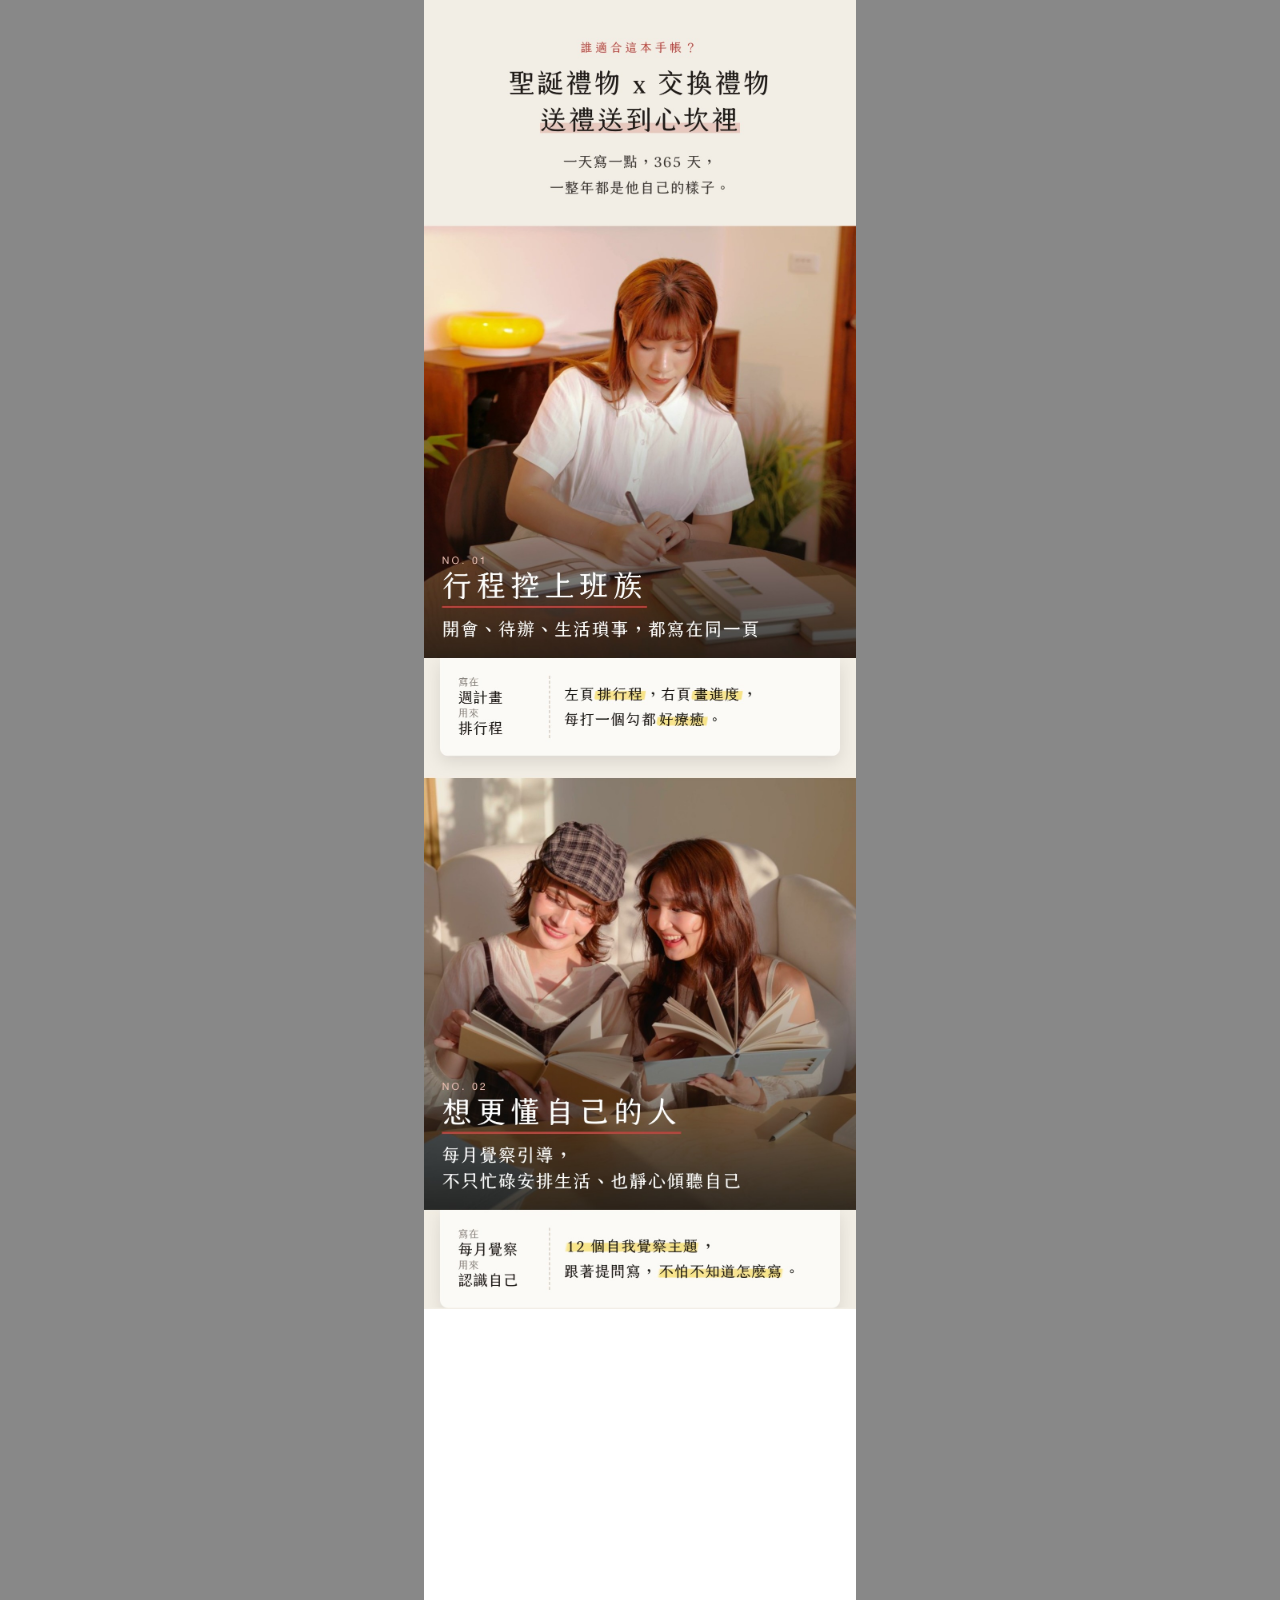
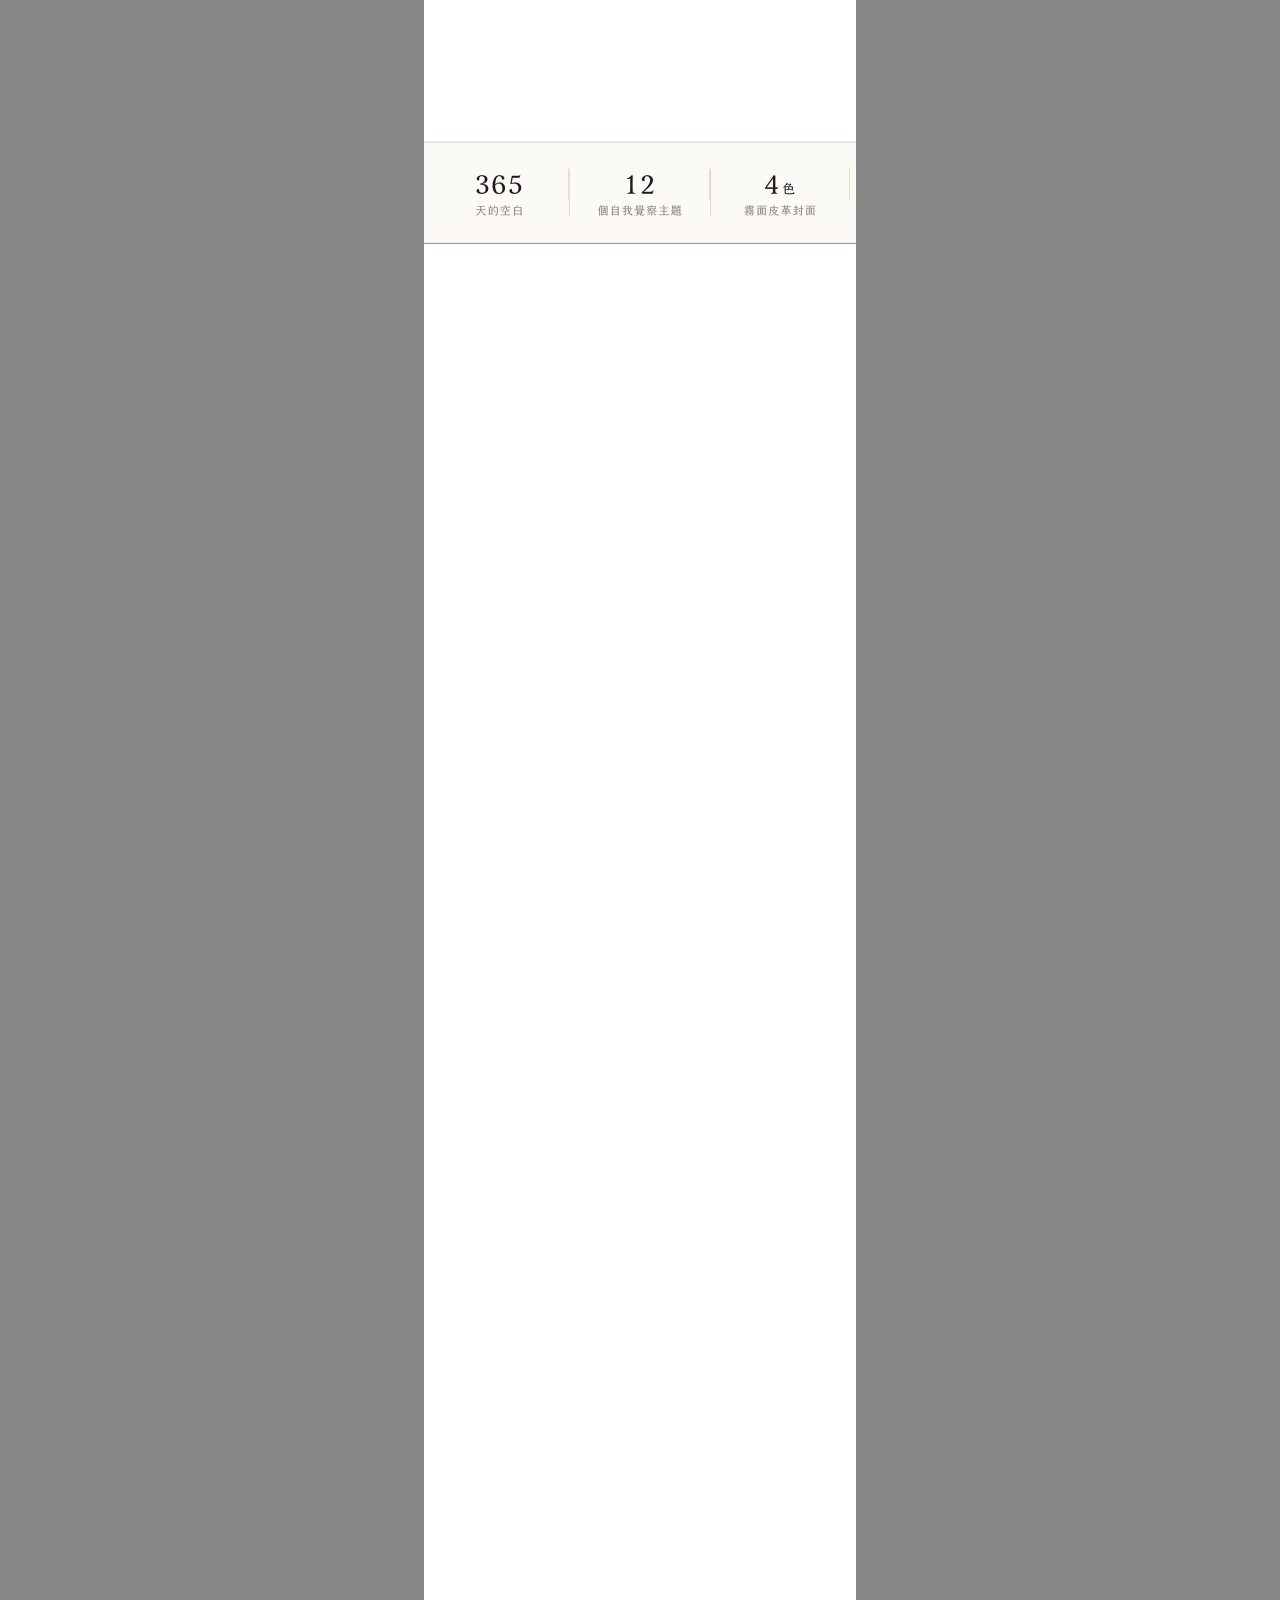
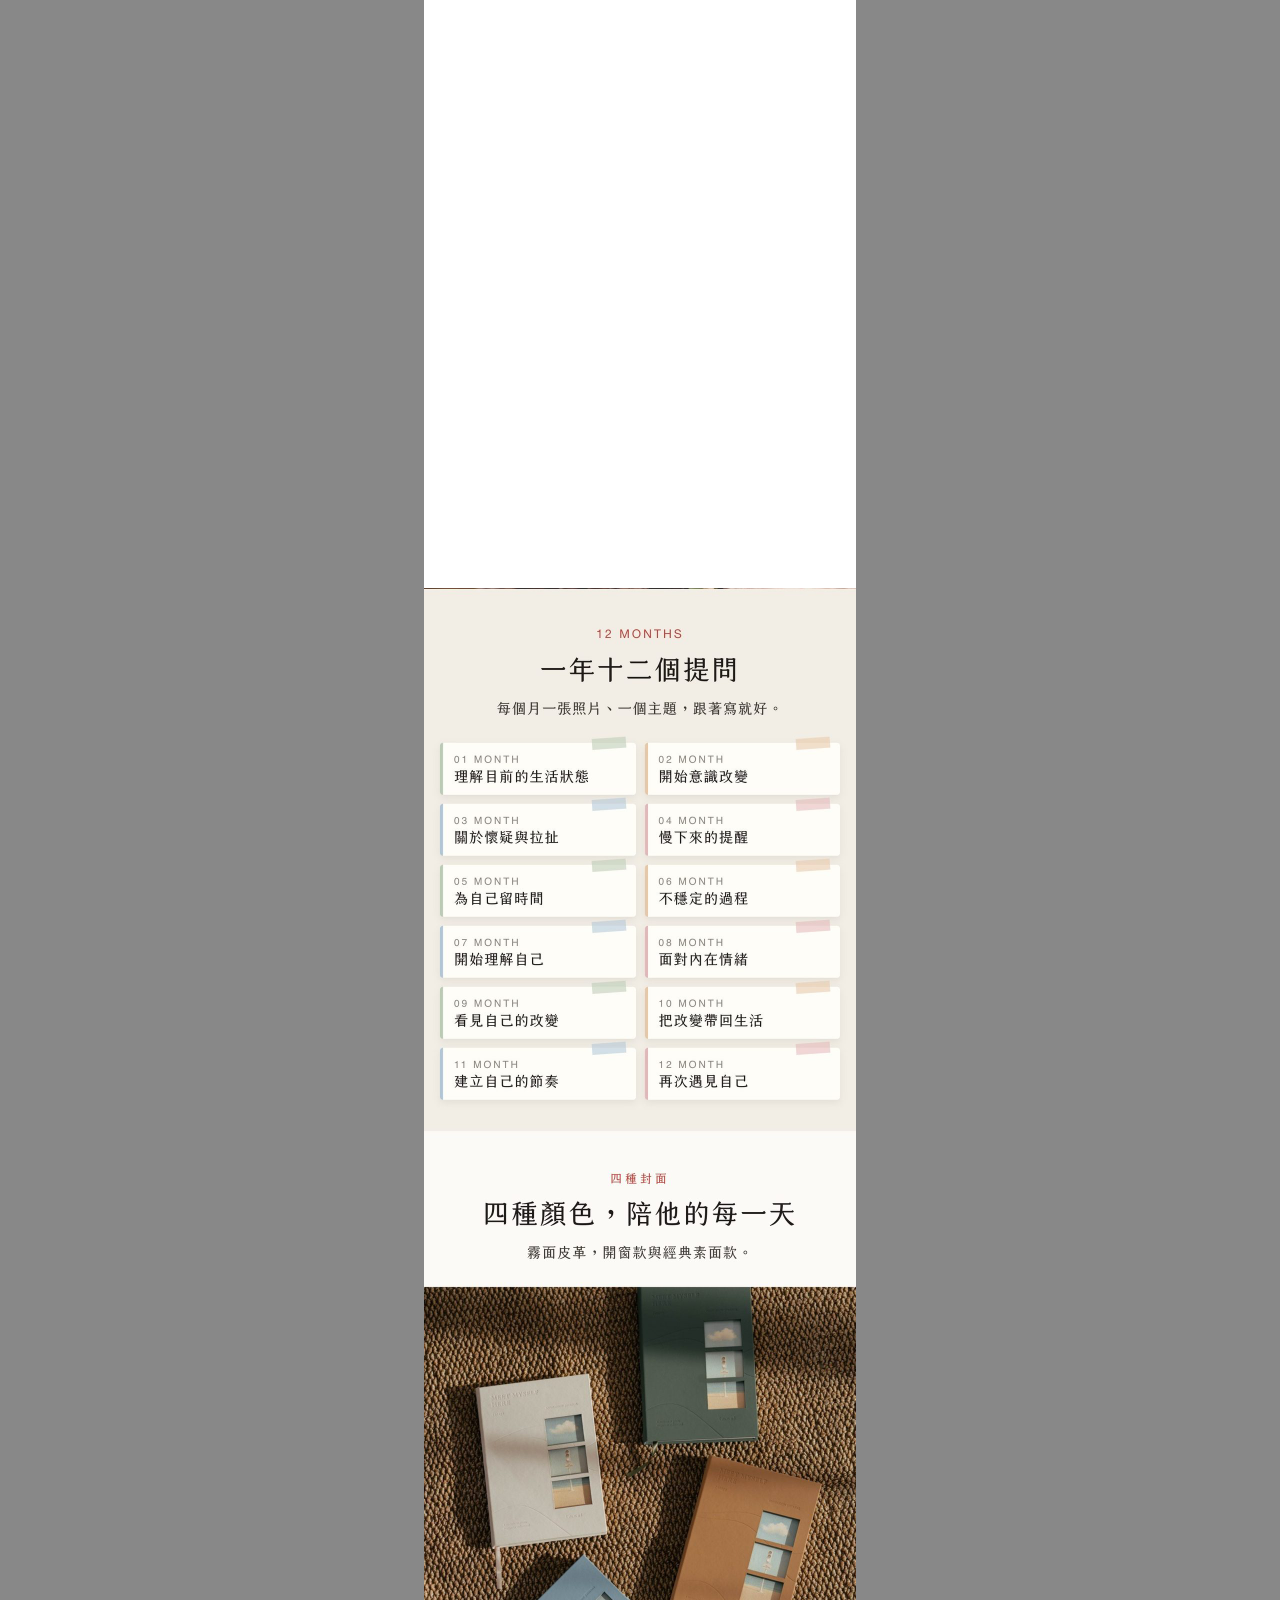
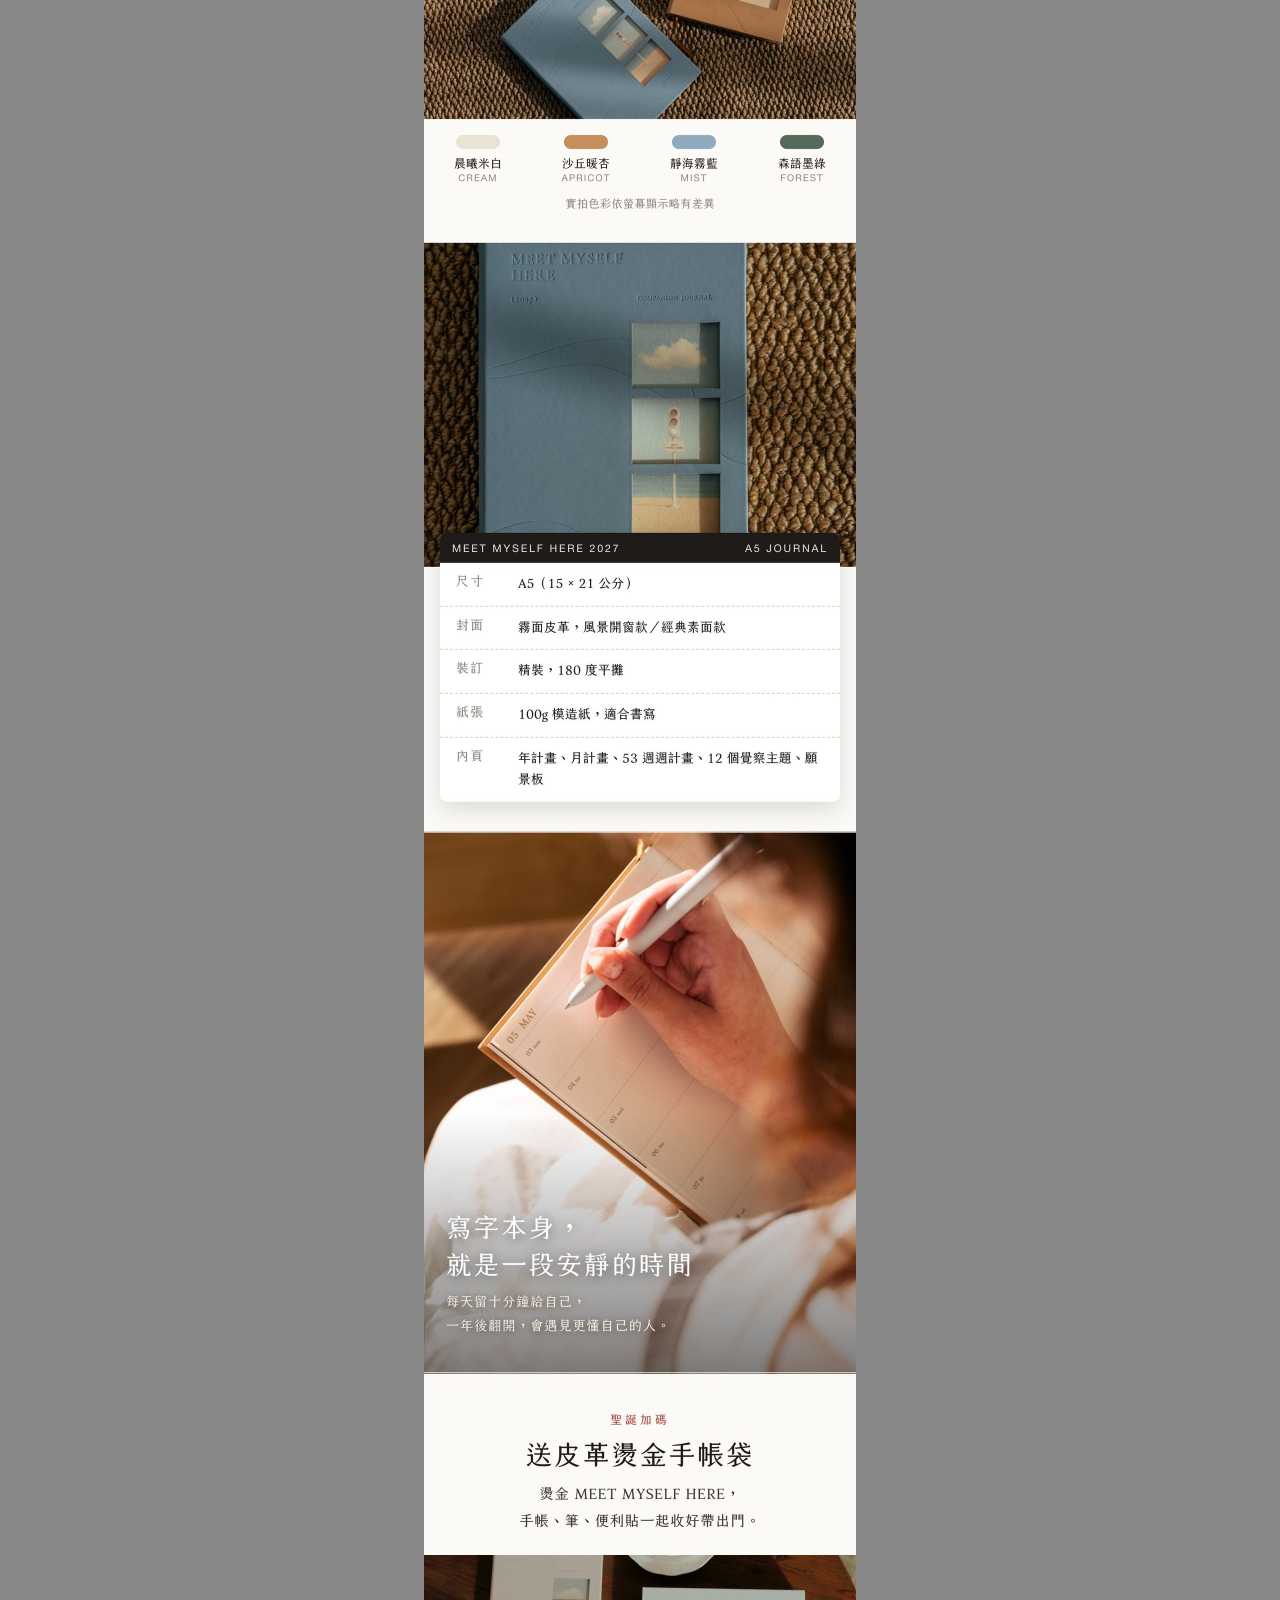
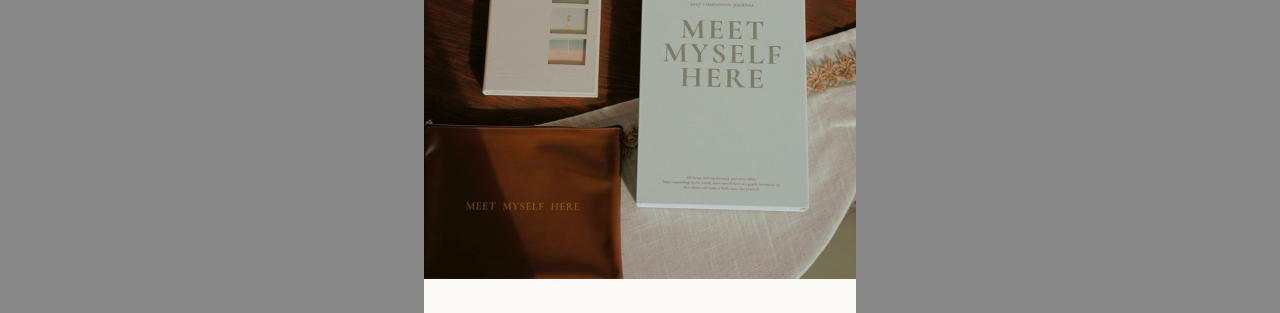
==== 11.24_手帳_落地頁改版_v10_整頁預覽_單檔整合.html @ 3d8afdb4 "手帳落地頁 v10：刪十二提問，封面改兩種款式輪播 Co-Authored-By: Claude Opus 5.5 <noreply@anthropic.com>" ====
<!doctype html><html lang="zh-Hant"><meta charset="utf-8"><meta name="viewport" content="width=device-width,initial-scale=1"><title>手帳落地頁 v9</title><style>body{margin:0;background:#888}main{max-width:432px;margin:0 auto;background:#fff}img,video{display:block;width:100%}</style><main><img src="[data-uri]"><video autoplay muted loop playsinline src="[data-uri]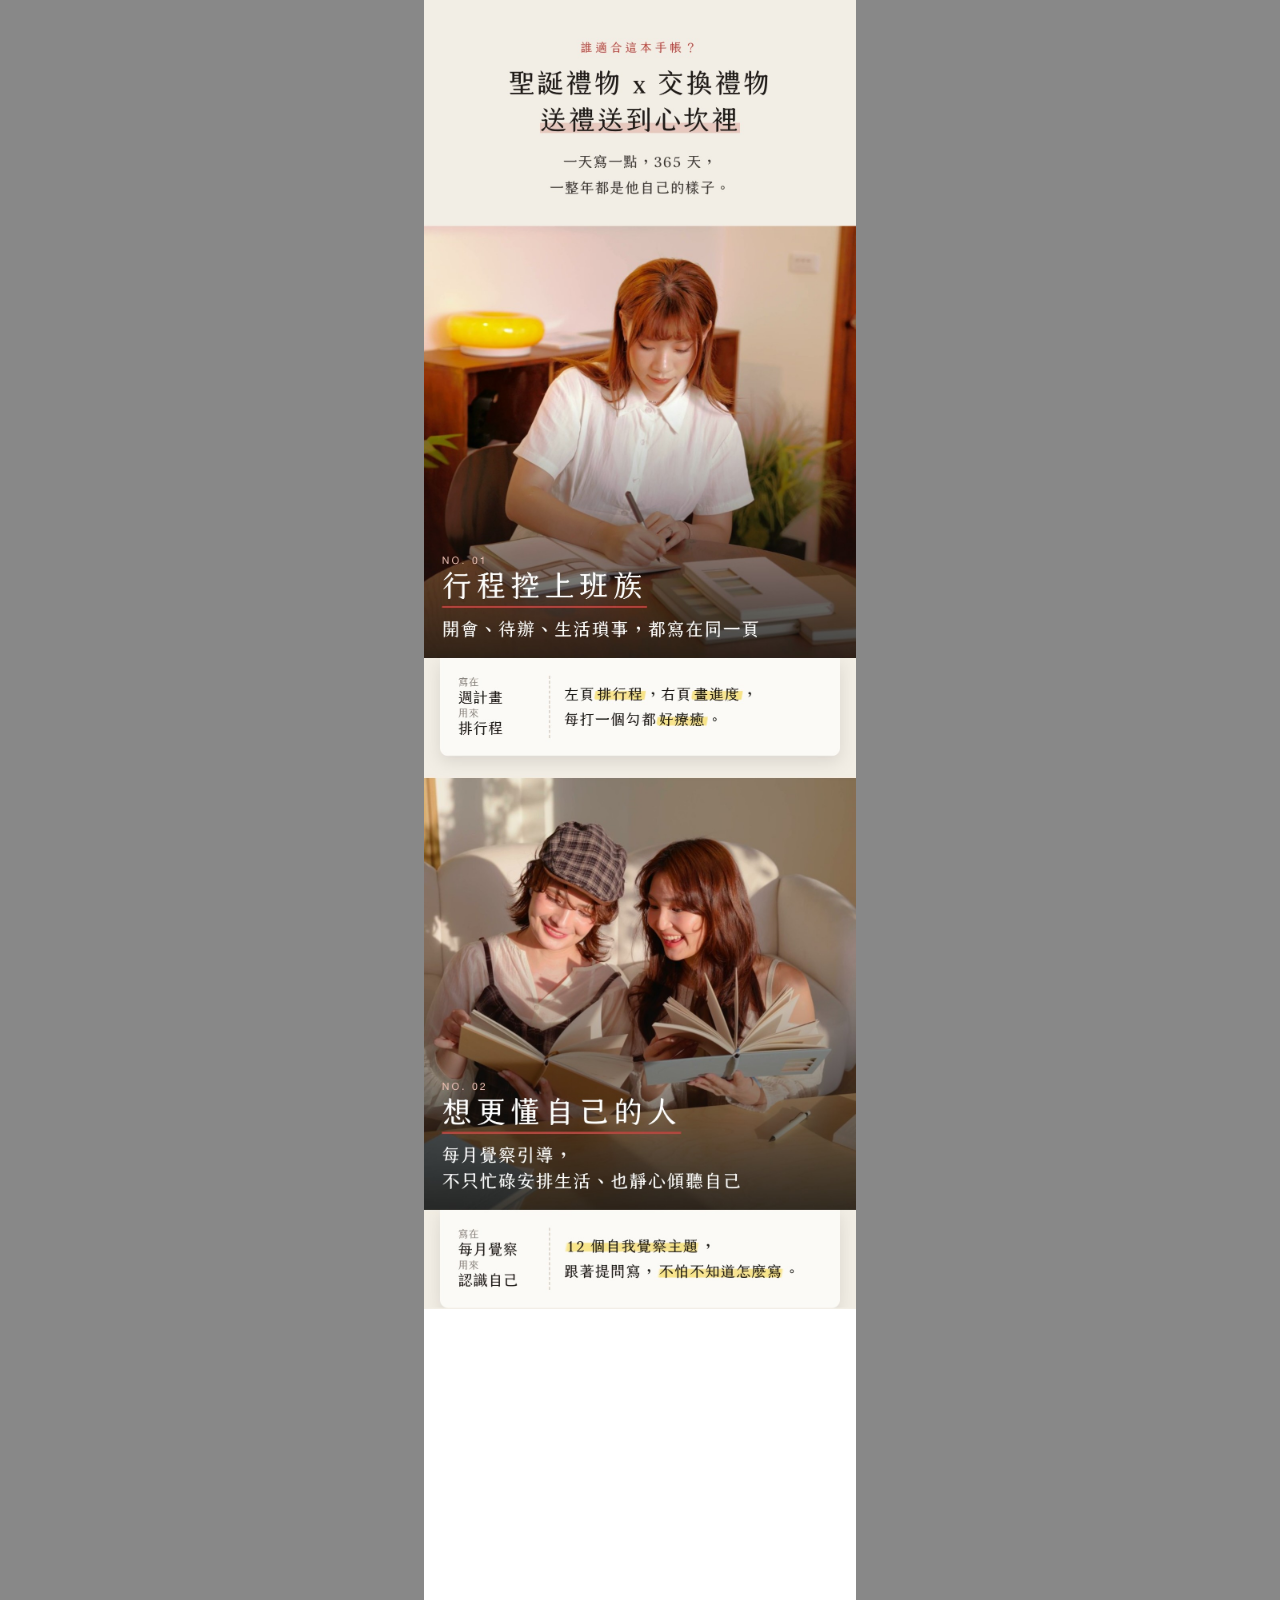
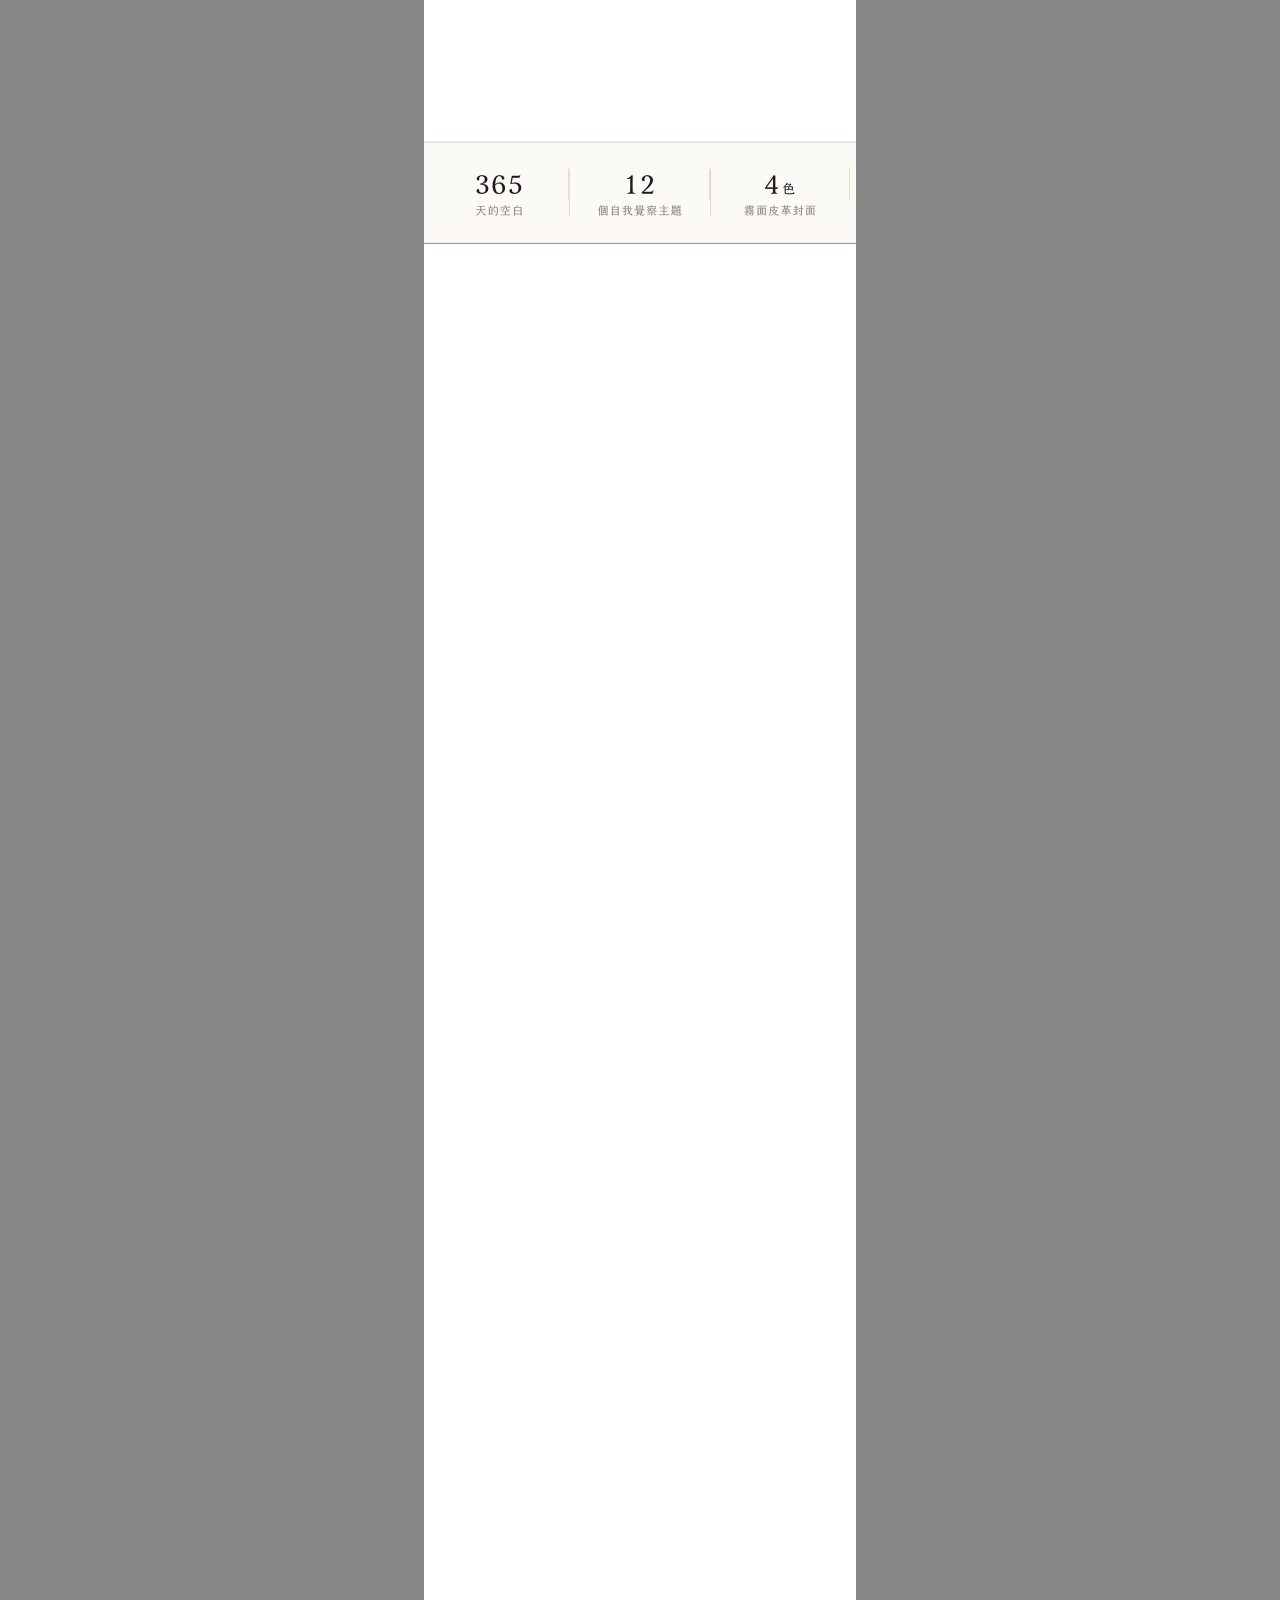
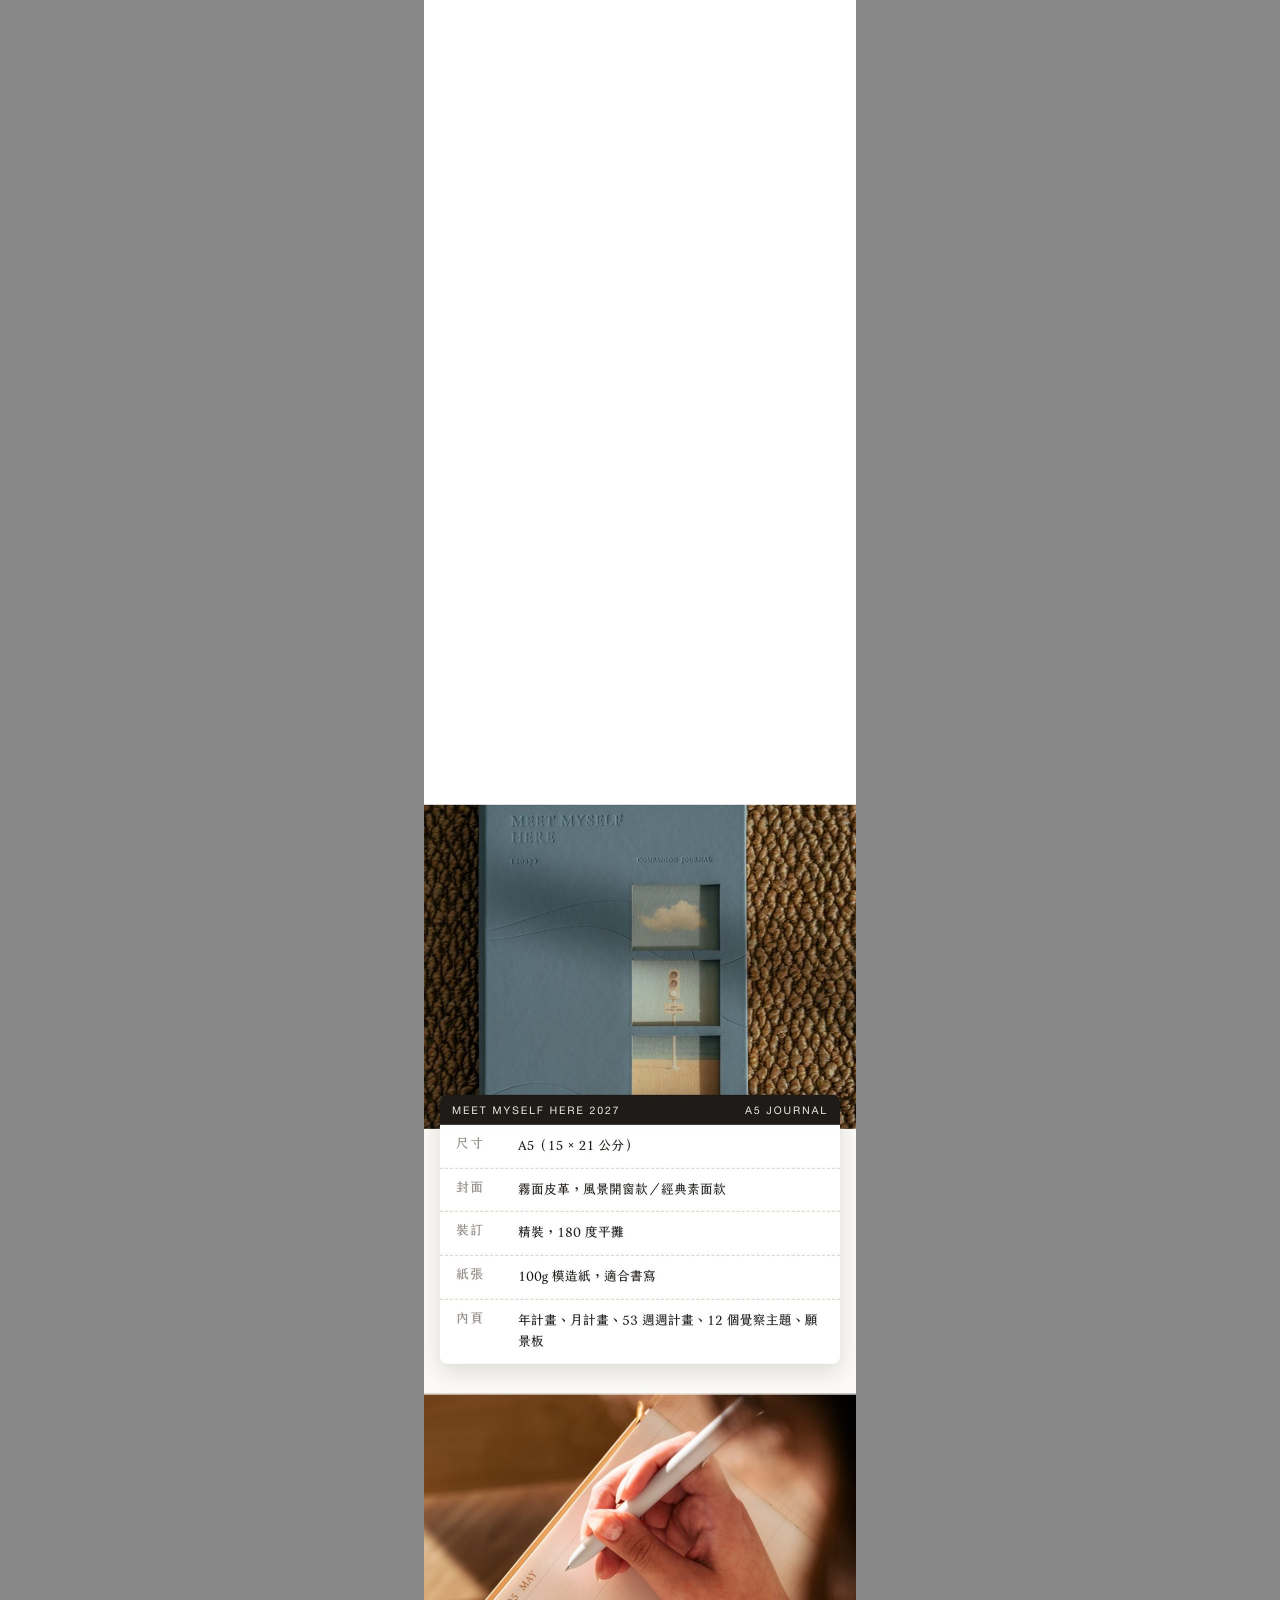
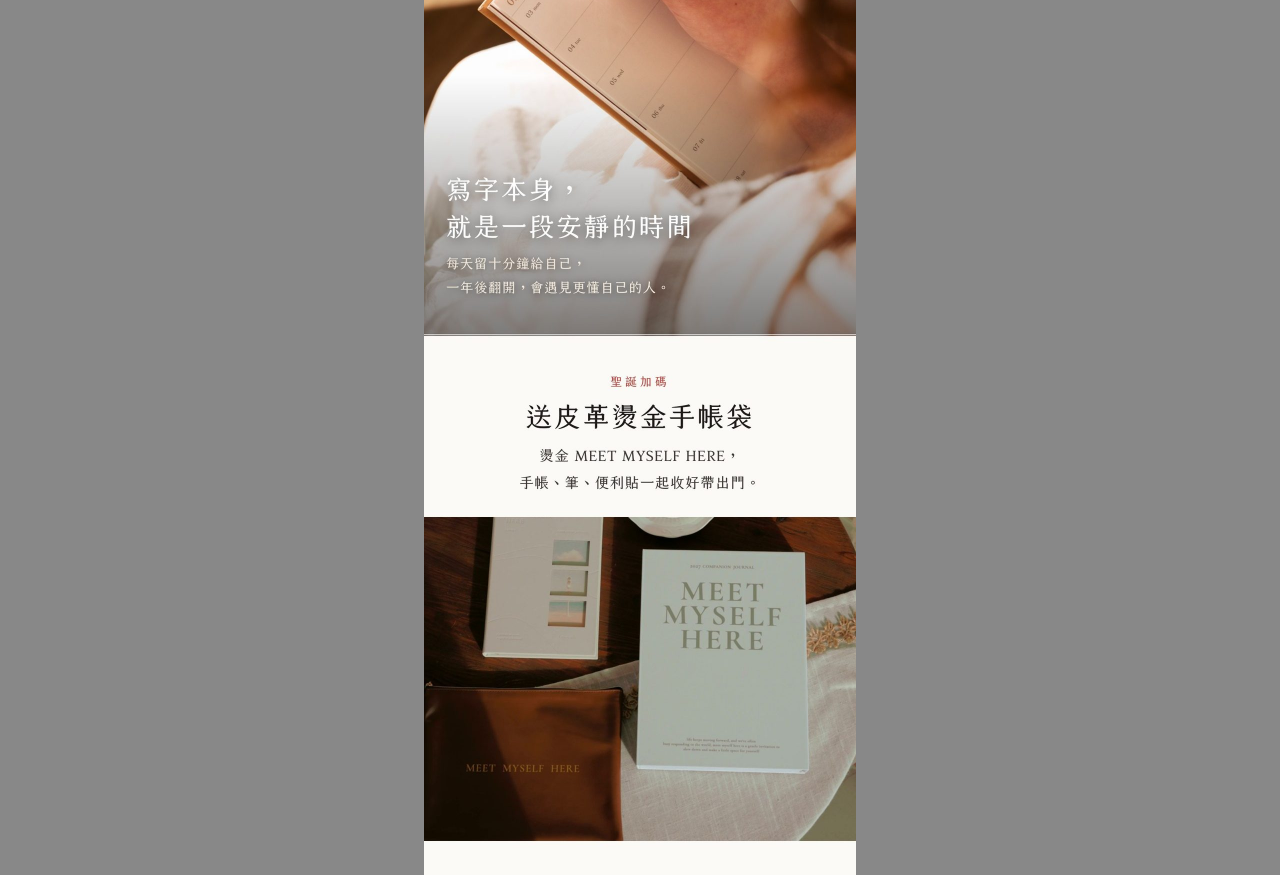
